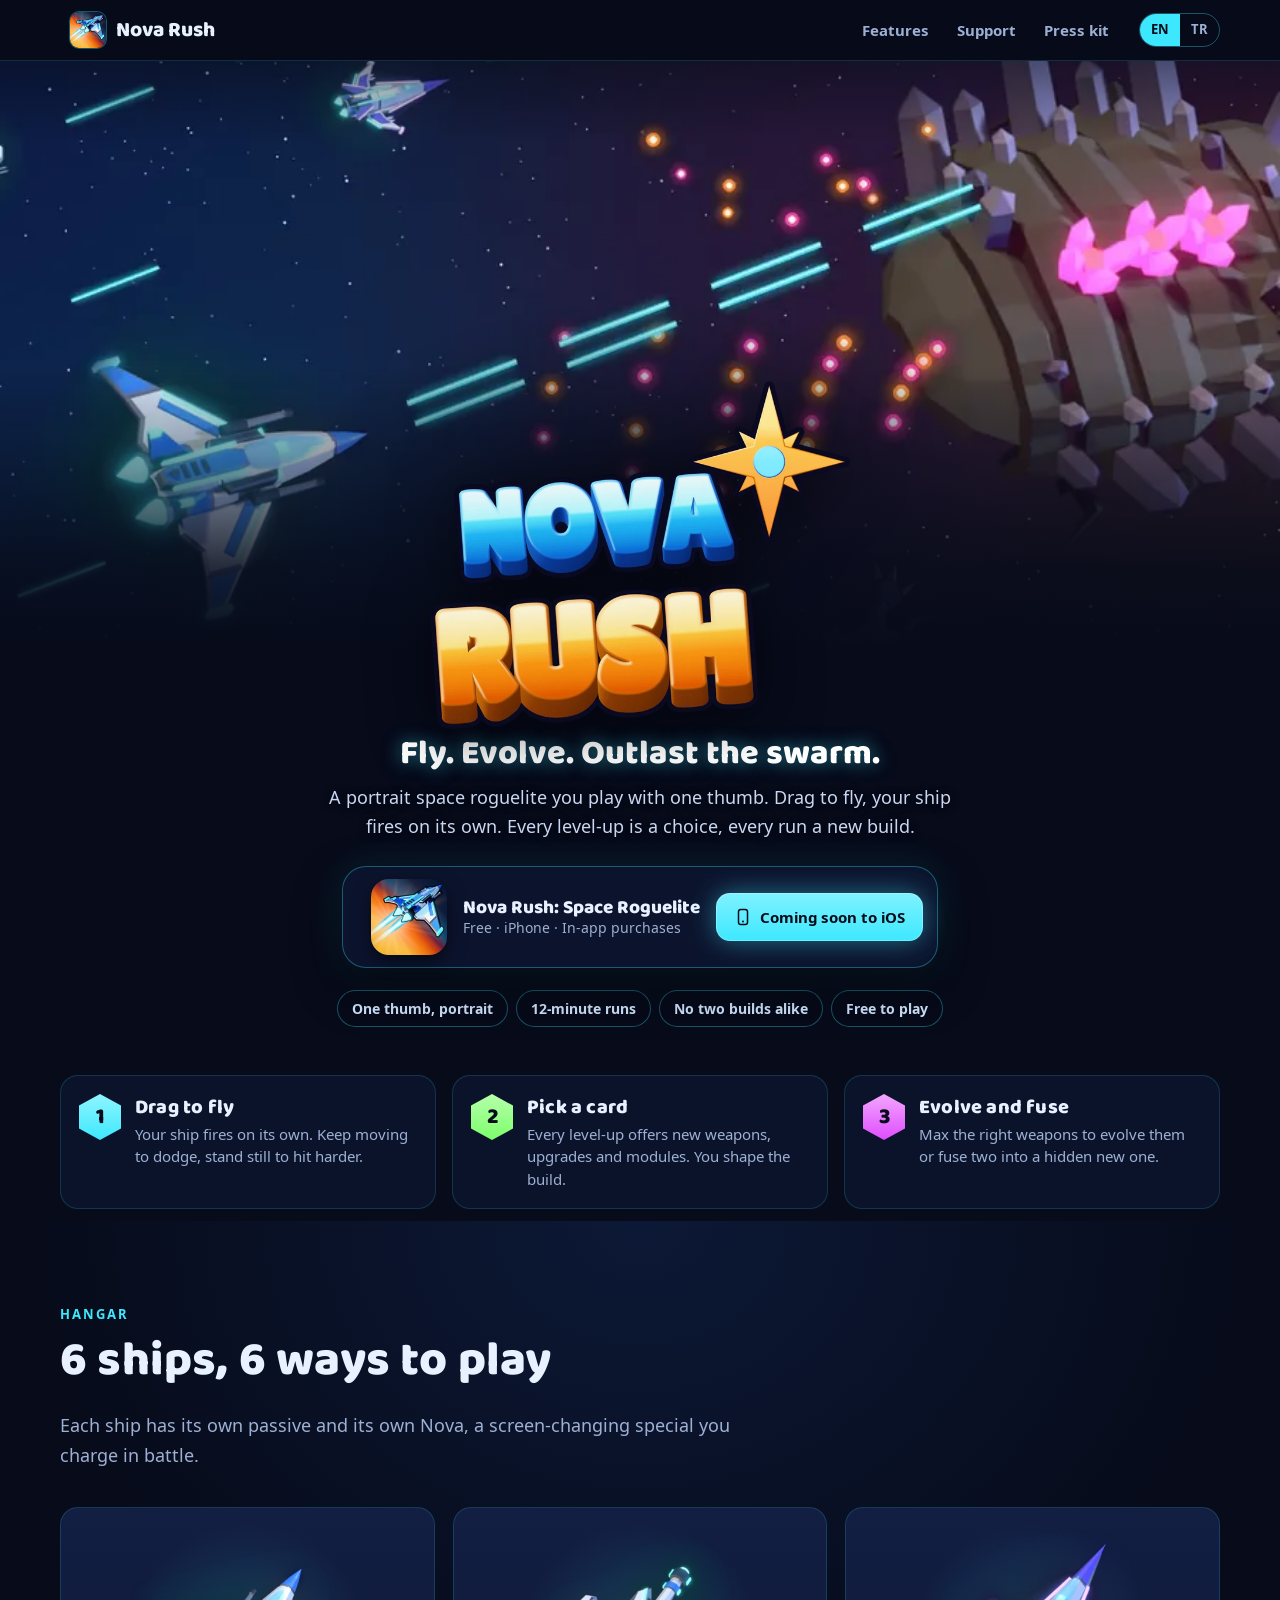
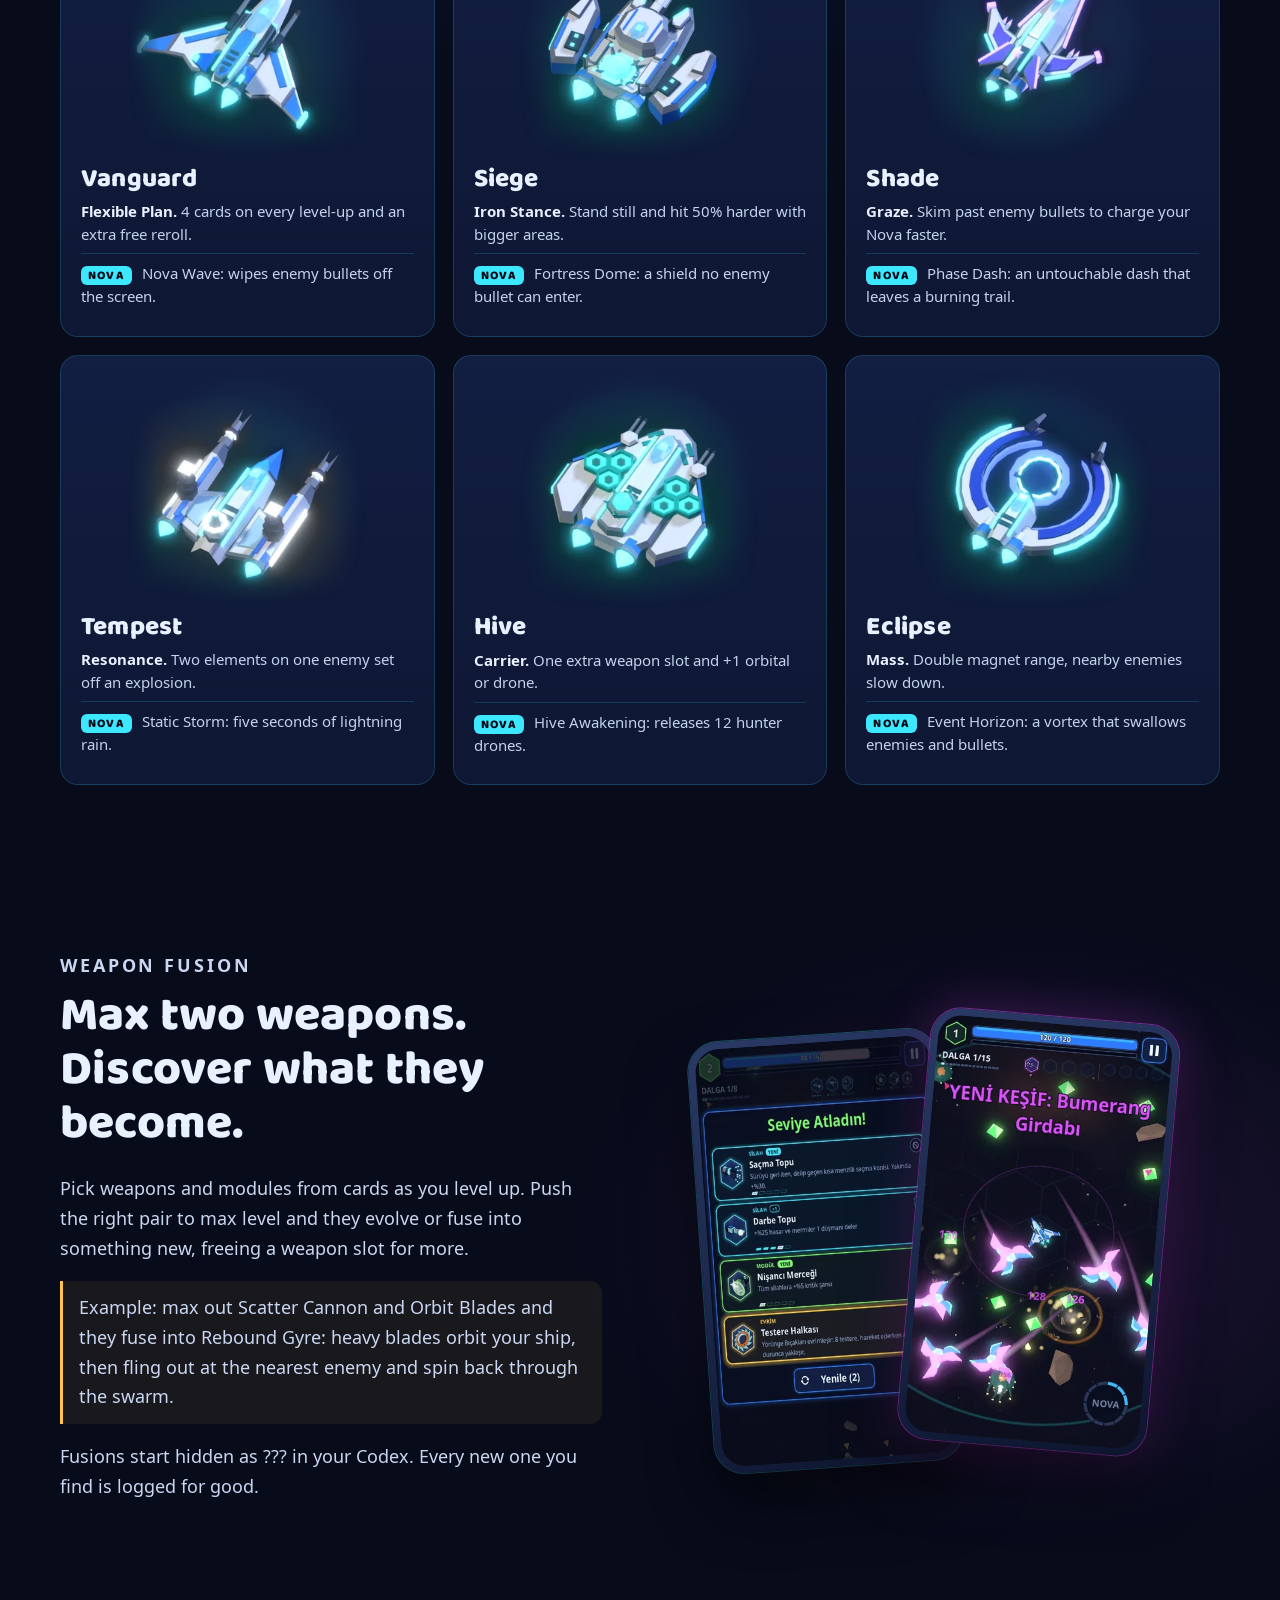
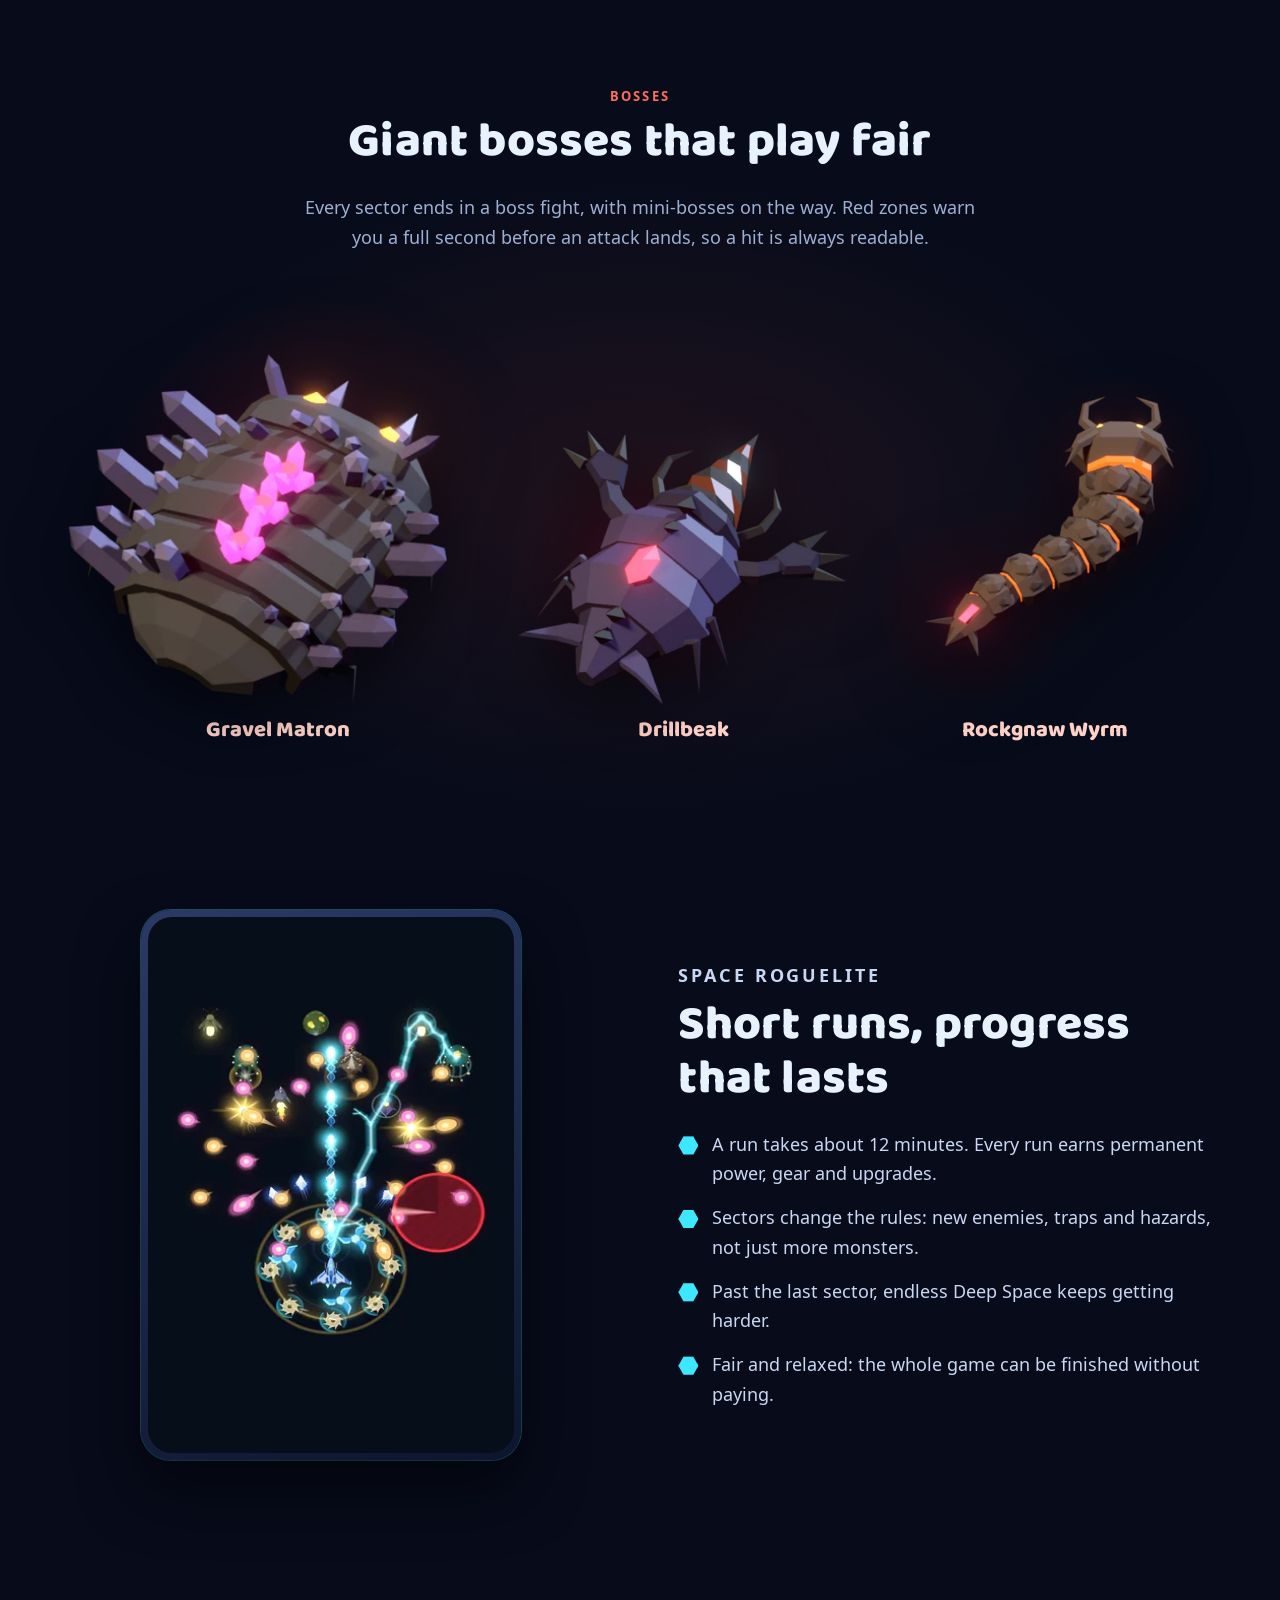
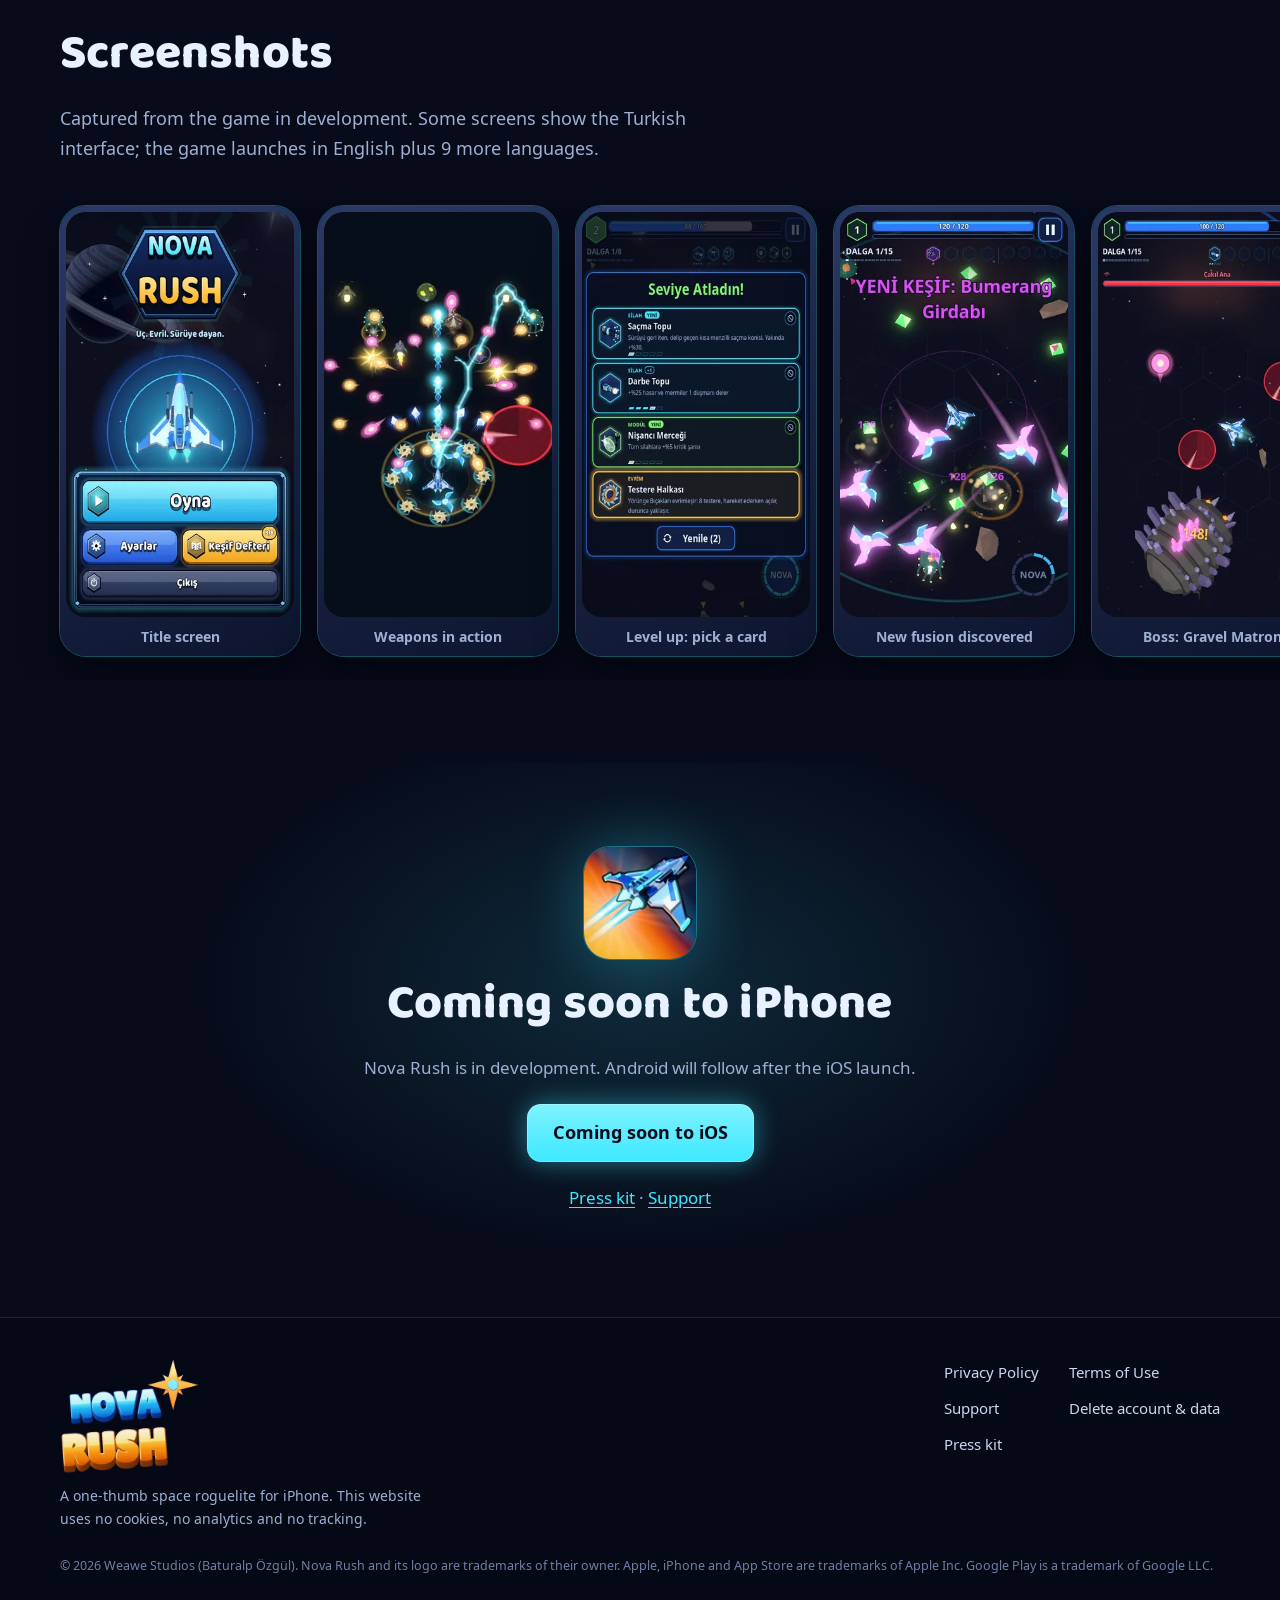
==== index.html @ ee16c6bd "Weawe Studios site: Nova Rush landing, privacy, terms, support, account deletion, press, app-ads.txt" ====
<!doctype html>
<html lang="en">
<head>
<meta charset="utf-8">
<meta name="viewport" content="width=device-width, initial-scale=1, viewport-fit=cover">
<title>Nova Rush · Space Roguelite for iPhone</title>
<meta name="description" content="Fly, evolve your weapons and outlast the swarm. A portrait, one-thumb space roguelite shooter coming soon to iPhone.">
<meta name="theme-color" content="#070B1A">
<meta name="color-scheme" content="dark">
<link rel="canonical" href="https://weawestudios.github.io/">
<link rel="alternate" hreflang="en" href="https://weawestudios.github.io/">
<link rel="alternate" hreflang="tr" href="https://weawestudios.github.io/tr/">
<link rel="alternate" hreflang="x-default" href="https://weawestudios.github.io/">
<meta property="og:type" content="website">
<meta property="og:site_name" content="Nova Rush">
<meta property="og:title" content="Nova Rush · Space Roguelite for iPhone">
<meta property="og:description" content="Fly, evolve your weapons and outlast the swarm. A portrait, one-thumb space roguelite shooter coming soon to iPhone.">
<meta property="og:url" content="https://weawestudios.github.io/">
<meta property="og:image" content="https://weawestudios.github.io/assets/img/og_image.png">
<meta property="og:locale" content="en_US">
<meta name="twitter:card" content="summary_large_image">
<link rel="icon" href="favicon.ico" sizes="48x48">
<link rel="icon" href="favicon.png" type="image/png">
<link rel="apple-touch-icon" href="apple-touch-icon.png">
<link rel="preload" href="assets/fonts/baloo2.woff" as="font" type="font/woff" crossorigin>
<link rel="stylesheet" href="assets/css/site.css">
</head>
<body class="p-index">
<a class="skip" href="#main">Skip to content</a>
<header class="top">
  <div class="wrap top-in">
    <a class="brand" href="./" aria-label="Nova Rush">
      <picture><source type="image/webp" srcset="assets/img/icon_128.webp"><img src="assets/img/icon_128.png" alt="" width="36" height="36" class="brand-icon"></picture>
      <span>Nova Rush</span>
    </a>
    <nav class="nav" aria-label="Main"><a href="./#features">Features</a><a href="support.html">Support</a><a href="press.html">Press kit</a></nav>
    <div class="langs" role="group" aria-label="Language"><span class="lang current" aria-current="true">EN</span><a class="lang" href="tr/" hreflang="tr" lang="tr" aria-label="Türkçe">TR</a></div>
  </div>
</header>
<main id="main">
<section class="hero" aria-labelledby="hero-title">
  <div class="hero-art">
    <picture>
      <source media="(max-width: 700px)" type="image/webp" srcset="assets/img/keyart_mobile.webp">
      <source media="(max-width: 700px)" srcset="assets/img/keyart_mobile.png">
      <source type="image/webp" srcset="assets/img/keyart_1200.webp 1200w, assets/img/keyart_2400.webp 2400w" sizes="100vw">
      <img src="assets/img/keyart_1200.png" alt="Nova Rush key art: the Vanguard and five other ships fly at the giant Gravel Matron through a spray of enemy bullets." width="1200" height="550" fetchpriority="high">
    </picture>
  </div>
  <div class="wrap hero-in">
    <h1 id="hero-title" class="hero-logo"><picture><source type="image/webp" srcset="assets/img/logo_360.webp 360w, assets/img/logo_720.webp 720w" sizes="(max-width: 700px) 70vw, 420px"><img src="assets/img/logo_360.png" srcset="assets/img/logo_360.png 360w, assets/img/logo_720.png 720w" sizes="(max-width: 700px) 70vw, 420px" alt="Nova Rush" width="720" height="597" fetchpriority="high"></picture></h1>
    <p class="tagline">Fly. Evolve. Outlast the swarm.</p>
    <p class="hero-sub">A portrait space roguelite you play with one thumb. Drag to fly, your ship fires on its own. Every level-up is a choice, every run a new build.</p>
    <div class="store-card">
      <picture><source type="image/webp" srcset="assets/img/icon_128.webp 128w, assets/img/icon_256.webp 256w" sizes="96px"><img src="assets/img/icon_128.png" srcset="assets/img/icon_128.png 128w, assets/img/icon_256.png 256w" sizes="96px" alt="Nova Rush app icon" width="96" height="96" fetchpriority="high" class="app-icon"></picture>
      <div class="store-meta">
        <strong>Nova Rush: Space Roguelite</strong>
        <span>Free · iPhone · In-app purchases</span>
      </div>
      <span class="soon" role="status">
        <svg aria-hidden="true" viewBox="0 0 24 24" width="18" height="18"><rect x="6" y="2" width="12" height="20" rx="3" fill="none" stroke="currentColor" stroke-width="2"/><circle cx="12" cy="18" r="1.3" fill="currentColor"/></svg>
        Coming soon to iOS
      </span>
    </div>
    <ul class="pills"><li>One thumb, portrait</li><li>12-minute runs</li><li>No two builds alike</li><li>Free to play</li></ul>
  </div>
</section>

<section class="how" aria-labelledby="how-title">
  <div class="wrap">
    <h2 id="how-title" class="vh">How it plays</h2>
    <ol class="how-steps"><li><span class="hex">1</span><div><h3>Drag to fly</h3><p>Your ship fires on its own. Keep moving to dodge, stand still to hit harder.</p></div></li><li><span class="hex">2</span><div><h3>Pick a card</h3><p>Every level-up offers new weapons, upgrades and modules. You shape the build.</p></div></li><li><span class="hex">3</span><div><h3>Evolve and fuse</h3><p>Max the right weapons to evolve them or fuse two into a hidden new one.</p></div></li></ol>
  </div>
</section>

<section id="features" class="sec ships-sec" aria-labelledby="ships-title">
  <div class="wrap">
    <p class="kicker">Hangar</p>
    <h2 id="ships-title">6 ships, 6 ways to play</h2>
    <p class="sec-lead">Each ship has its own passive and its own Nova, a screen-changing special you charge in battle.</p>
    <ul class="ships"><li class="ship">
  <div class="ship-art"><picture><source type="image/webp" srcset="assets/img/ship_vanguard.webp"><img src="assets/img/ship_vanguard.png" alt="Vanguard" width="320" height="320" loading="lazy" decoding="async"></picture></div>
  <h3>Vanguard</h3>
  <p class="ship-trait"><b>Flexible Plan.</b> 4 cards on every level-up and an extra free reroll.</p>
  <p class="ship-nova"><span>NOVA</span> Nova Wave: wipes enemy bullets off the screen.</p>
</li><li class="ship">
  <div class="ship-art"><picture><source type="image/webp" srcset="assets/img/ship_siege.webp"><img src="assets/img/ship_siege.png" alt="Siege" width="320" height="320" loading="lazy" decoding="async"></picture></div>
  <h3>Siege</h3>
  <p class="ship-trait"><b>Iron Stance.</b> Stand still and hit 50% harder with bigger areas.</p>
  <p class="ship-nova"><span>NOVA</span> Fortress Dome: a shield no enemy bullet can enter.</p>
</li><li class="ship">
  <div class="ship-art"><picture><source type="image/webp" srcset="assets/img/ship_shade.webp"><img src="assets/img/ship_shade.png" alt="Shade" width="320" height="320" loading="lazy" decoding="async"></picture></div>
  <h3>Shade</h3>
  <p class="ship-trait"><b>Graze.</b> Skim past enemy bullets to charge your Nova faster.</p>
  <p class="ship-nova"><span>NOVA</span> Phase Dash: an untouchable dash that leaves a burning trail.</p>
</li><li class="ship">
  <div class="ship-art"><picture><source type="image/webp" srcset="assets/img/ship_tempest.webp"><img src="assets/img/ship_tempest.png" alt="Tempest" width="320" height="320" loading="lazy" decoding="async"></picture></div>
  <h3>Tempest</h3>
  <p class="ship-trait"><b>Resonance.</b> Two elements on one enemy set off an explosion.</p>
  <p class="ship-nova"><span>NOVA</span> Static Storm: five seconds of lightning rain.</p>
</li><li class="ship">
  <div class="ship-art"><picture><source type="image/webp" srcset="assets/img/ship_hive.webp"><img src="assets/img/ship_hive.png" alt="Hive" width="320" height="320" loading="lazy" decoding="async"></picture></div>
  <h3>Hive</h3>
  <p class="ship-trait"><b>Carrier.</b> One extra weapon slot and +1 orbital or drone.</p>
  <p class="ship-nova"><span>NOVA</span> Hive Awakening: releases 12 hunter drones.</p>
</li><li class="ship">
  <div class="ship-art"><picture><source type="image/webp" srcset="assets/img/ship_eclipse.webp"><img src="assets/img/ship_eclipse.png" alt="Eclipse" width="320" height="320" loading="lazy" decoding="async"></picture></div>
  <h3>Eclipse</h3>
  <p class="ship-trait"><b>Mass.</b> Double magnet range, nearby enemies slow down.</p>
  <p class="ship-nova"><span>NOVA</span> Event Horizon: a vortex that swallows enemies and bullets.</p>
</li></ul>
  </div>
</section>

<section class="sec split fusion" aria-labelledby="fusion-title">
  <div class="wrap split-in">
    <div class="split-text">
      <p class="kicker k-fusion">Weapon fusion</p>
      <h2 id="fusion-title">Max two weapons. Discover what they become.</h2>
      <p>Pick weapons and modules from cards as you level up. Push the right pair to max level and they evolve or fuse into something new, freeing a weapon slot for more.</p>
      <p class="example">Example: max out Scatter Cannon and Orbit Blades and they fuse into Rebound Gyre: heavy blades orbit your ship, then fling out at the nearest enemy and spin back through the swarm.</p>
      <p>Fusions start hidden as ??? in your Codex. Every new one you find is logged for good.</p>
    </div>
    <div class="split-media duo">
      <div class="phone"><picture><source type="image/webp" srcset="assets/img/shot_levelup_360.webp"><img src="assets/img/shot_levelup_360.png" alt="Level-up screen offering a new weapon, a weapon upgrade, a module and a gold evolution card." width="360" height="640" loading="lazy" decoding="async"></picture></div>
      <div class="phone tilt"><picture><source type="image/webp" srcset="assets/img/shot_fusion_360.webp"><img src="assets/img/shot_fusion_360.png" alt="A new fusion discovered mid-run: magenta boomerang blades spinning through enemies." width="360" height="640" loading="lazy" decoding="async"></picture></div>
    </div>
  </div>
</section>

<section class="sec bosses-sec" aria-labelledby="boss-title">
  <div class="wrap">
    <p class="kicker k-boss">Bosses</p>
    <h2 id="boss-title">Giant bosses that play fair</h2>
    <p class="sec-lead">Every sector ends in a boss fight, with mini-bosses on the way. Red zones warn you a full second before an attack lands, so a hit is always readable.</p>
    <div class="bosses"><figure class="boss"><picture><source type="image/webp" srcset="assets/img/boss_gravel_matron.webp"><img src="assets/img/boss_gravel_matron.png" alt="Gravel Matron" width="480" height="480" loading="lazy" decoding="async"></picture><figcaption>Gravel Matron</figcaption></figure><figure class="boss"><picture><source type="image/webp" srcset="assets/img/boss_drillbeak.webp"><img src="assets/img/boss_drillbeak.png" alt="Drillbeak" width="480" height="480" loading="lazy" decoding="async"></picture><figcaption>Drillbeak</figcaption></figure><figure class="boss"><picture><source type="image/webp" srcset="assets/img/boss_rockgnaw_wyrm.webp"><img src="assets/img/boss_rockgnaw_wyrm.png" alt="Rockgnaw Wyrm" width="480" height="480" loading="lazy" decoding="async"></picture><figcaption>Rockgnaw Wyrm</figcaption></figure></div>
  </div>
</section>

<section class="sec split reverse endless" aria-labelledby="endless-title">
  <div class="wrap split-in">
    <div class="split-text">
      <p class="kicker">Space roguelite</p>
      <h2 id="endless-title">Short runs, progress that lasts</h2>
      <ul class="ticks"><li>A run takes about 12 minutes. Every run earns permanent power, gear and upgrades.</li><li>Sectors change the rules: new enemies, traps and hazards, not just more monsters.</li><li>Past the last sector, endless Deep Space keeps getting harder.</li><li>Fair and relaxed: the whole game can be finished without paying.</li></ul>
    </div>
    <div class="split-media">
      <div class="phone wide"><picture><source type="image/webp" srcset="assets/img/shot_combat_360.webp"><img src="assets/img/shot_combat_360.png" alt="Busy combat: cyan player weapons, orbiting saw blades and orange and pink enemy bullets." width="360" height="528" loading="lazy" decoding="async"></picture></div>
    </div>
  </div>
</section>

<section id="gallery" class="sec gallery-sec" aria-labelledby="gallery-title">
  <div class="wrap">
    <h2 id="gallery-title">Screenshots</h2>
    <p class="sec-lead">Captured from the game in development. Some screens show the Turkish interface; the game launches in English plus 9 more languages.</p>
  </div>
  <ul class="gallery" tabindex="0" aria-label="Screenshots"><li><button class="shot" type="button" data-full="assets/img/shot_menu_720" data-alt="Nova Rush title screen with the Vanguard ship.">
  <picture><source type="image/webp" srcset="assets/img/shot_menu_360.webp"><img src="assets/img/shot_menu_360.png" alt="Nova Rush title screen with the Vanguard ship." width="360" height="640" loading="lazy" decoding="async" class="shot-img"></picture>
  <span class="shot-cap">Title screen</span></button></li><li><button class="shot" type="button" data-full="assets/img/shot_combat_720" data-alt="Player weapons and enemy bullets in a busy fight.">
  <picture><source type="image/webp" srcset="assets/img/shot_combat_360.webp"><img src="assets/img/shot_combat_360.png" alt="Player weapons and enemy bullets in a busy fight." width="360" height="528" loading="lazy" decoding="async" class="shot-img"></picture>
  <span class="shot-cap">Weapons in action</span></button></li><li><button class="shot" type="button" data-full="assets/img/shot_levelup_720" data-alt="Level-up card choice screen.">
  <picture><source type="image/webp" srcset="assets/img/shot_levelup_360.webp"><img src="assets/img/shot_levelup_360.png" alt="Level-up card choice screen." width="360" height="640" loading="lazy" decoding="async" class="shot-img"></picture>
  <span class="shot-cap">Level up: pick a card</span></button></li><li><button class="shot" type="button" data-full="assets/img/shot_fusion_720" data-alt="A newly discovered fusion weapon in action.">
  <picture><source type="image/webp" srcset="assets/img/shot_fusion_360.webp"><img src="assets/img/shot_fusion_360.png" alt="A newly discovered fusion weapon in action." width="360" height="640" loading="lazy" decoding="async" class="shot-img"></picture>
  <span class="shot-cap">New fusion discovered</span></button></li><li><button class="shot" type="button" data-full="assets/img/shot_boss_720" data-alt="Fighting the Gravel Matron boss with red warning zones.">
  <picture><source type="image/webp" srcset="assets/img/shot_boss_360.webp"><img src="assets/img/shot_boss_360.png" alt="Fighting the Gravel Matron boss with red warning zones." width="360" height="640" loading="lazy" decoding="async" class="shot-img"></picture>
  <span class="shot-cap">Boss: Gravel Matron</span></button></li><li><button class="shot" type="button" data-full="assets/img/shot_hud_720" data-alt="The ship surrounded by orbiting cyan blades, collecting green XP crystals.">
  <picture><source type="image/webp" srcset="assets/img/shot_hud_360.webp"><img src="assets/img/shot_hud_360.png" alt="The ship surrounded by orbiting cyan blades, collecting green XP crystals." width="360" height="640" loading="lazy" decoding="async" class="shot-img"></picture>
  <span class="shot-cap">Orbit blades</span></button></li></ul>
</section>

<section class="sec cta" aria-labelledby="cta-title">
  <div class="wrap cta-in">
    <picture><source type="image/webp" srcset="assets/img/icon_128.webp 128w, assets/img/icon_256.webp 256w" sizes="128px"><img src="assets/img/icon_128.png" srcset="assets/img/icon_128.png 128w, assets/img/icon_256.png 256w" sizes="128px" alt="Nova Rush app icon" width="128" height="128" loading="lazy" decoding="async" class="cta-icon"></picture>
    <h2 id="cta-title">Coming soon to iPhone</h2>
    <p>Nova Rush is in development. Android will follow after the iOS launch.</p>
    <span class="soon big" role="status">Coming soon to iOS</span>
    <p class="cta-links"><a href="press.html">Press kit</a> · <a href="support.html">Support</a></p>
  </div>
</section>
</main>
<dialog class="lightbox" aria-label="Screenshots">
  <button class="lb-close" type="button" aria-label="Close">×</button>
  <picture><source type="image/webp" srcset=""><img src="" alt="" width="720" height="1280"></picture>
</dialog>
<footer class="foot">
  <div class="wrap foot-in">
    <div class="foot-brand">
      <picture><source type="image/webp" srcset="assets/img/logo_360.webp"><img src="assets/img/logo_360.png" alt="Nova Rush" width="360" height="298" loading="lazy" decoding="async"></picture>
      <p>A one-thumb space roguelite for iPhone. This website uses no cookies, no analytics and no tracking.</p>
    </div>
    <ul class="foot-links"><li><a href="privacy.html">Privacy Policy</a></li><li><a href="terms.html">Terms of Use</a></li><li><a href="support.html">Support</a></li><li><a href="delete-account.html">Delete account & data</a></li><li><a href="press.html">Press kit</a></li></ul>
  </div>
  <div class="wrap foot-legal"><p>© 2026 Weawe Studios (Baturalp Özgül). Nova Rush and its logo are trademarks of their owner. Apple, iPhone and App Store are trademarks of Apple Inc. Google Play is a trademark of Google LLC.</p></div>
</footer>
<script src="assets/js/site.js" defer></script>
</body>
</html>
---- assets/css/site.css ----
/* Nova Rush website. Palette follows docs/GORSEL_REHBER.md: cool = player/brand, warm = danger/boss. */
@font-face { font-family: "Baloo 2"; src: url("../fonts/baloo2.woff") format("woff"); font-weight: 800; font-display: swap; }
@font-face { font-family: "Noto Sans"; src: url("../fonts/notosans-regular.woff") format("woff"); font-weight: 400; font-display: swap; }
@font-face { font-family: "Noto Sans"; src: url("../fonts/notosans-bold.woff") format("woff"); font-weight: 700; font-display: swap; }

:root {
  --bg: #070B1A; --bg2: #0B1228; --panel: #0E1733; --panel2: #121E42;
  --line: rgba(61, 232, 255, .16); --line2: rgba(61, 232, 255, .34);
  --cyan: #3DE8FF; --blue: #2F7BFF; --text: #E8F1FF; --muted: #9DB0D3;
  --gold: #FFC24A; --fusion: #E04DFF; --danger: #FF3344; --xp: #7CFF6B;
  --r: 18px; --wrap: 1160px;
  --display: "Baloo 2", "Arial Rounded MT Bold", system-ui, sans-serif;
  --body: "Noto Sans", system-ui, -apple-system, "Segoe UI", Roboto, sans-serif;
}
*, *::before, *::after { box-sizing: border-box; }
html { -webkit-text-size-adjust: 100%; scroll-behavior: smooth; }
body { margin: 0; background: var(--bg); color: var(--text); font: 400 17px/1.65 var(--body); overflow-x: hidden; }
img { max-width: 100%; height: auto; display: block; }
picture { display: contents; }
a { color: var(--cyan); text-underline-offset: 3px; }
a:hover { color: #9FF4FF; }
:focus-visible { outline: 3px solid var(--cyan); outline-offset: 3px; border-radius: 6px; }
h1, h2, h3 { font-family: var(--display); font-weight: 800; line-height: 1.12; letter-spacing: .2px; margin: 0 0 .5em; }
h2 { font-size: clamp(30px, 4.6vw, 48px); }
h3 { font-size: 22px; }
.wrap { width: min(var(--wrap), 100% - 40px); margin-inline: auto; }
.narrow { width: min(820px, 100% - 40px); }
.skip { position: absolute; left: -999px; top: 8px; background: var(--cyan); color: var(--bg); padding: 8px 14px; border-radius: 8px; z-index: 50; font-weight: 700; }
.skip:focus { left: 8px; }

/* Header */
.top { position: sticky; top: 0; z-index: 30; background: rgba(7, 11, 26, .78); backdrop-filter: blur(12px); -webkit-backdrop-filter: blur(12px); border-bottom: 1px solid var(--line); }
.top-in { display: flex; align-items: center; gap: 18px; min-height: 60px; }
.brand { display: flex; align-items: center; gap: 10px; color: var(--text); text-decoration: none; font: 800 21px/1 var(--display); }
.brand-icon { width: 36px; height: 36px; border-radius: 9px; box-shadow: 0 0 0 1px var(--line2); }
.nav { display: flex; gap: 4px; margin-left: auto; }
.nav a { color: var(--muted); text-decoration: none; font-weight: 700; font-size: 15px; padding: 8px 12px; border-radius: 10px; }
.nav a:hover, .nav a[aria-current] { color: var(--text); background: rgba(61, 232, 255, .08); }
.langs { display: flex; border: 1px solid var(--line2); border-radius: 999px; overflow: hidden; font-weight: 700; font-size: 13px; }
.lang { padding: 5px 11px; color: var(--muted); text-decoration: none; }
.lang.current { background: var(--cyan); color: var(--bg); }
.lang:hover:not(.current) { color: var(--text); background: rgba(61, 232, 255, .1); }
@media (max-width: 620px) { .nav a:first-child { display: none; } .nav a { padding: 8px 8px; font-size: 14px; } .brand span { display: none; } }

/* Hero */
.hero { position: relative; isolation: isolate; padding: calc(min(100vw, 2400px) * .25) 0 40px; overflow: hidden; }
.hero-art { position: absolute; inset: 0 0 auto 0; z-index: -1; overflow: hidden; }
.hero-art img { width: 100%; height: auto; aspect-ratio: 2400 / 1100; object-fit: cover; animation: drift 26s ease-in-out infinite alternate; }
.hero-art::after { content: ""; position: absolute; inset: 0;
  background: radial-gradient(34% 42% at 50% 74%, rgba(7, 11, 26, .72), transparent 80%),
              linear-gradient(180deg, rgba(7, 11, 26, .5) 0, transparent 14%, transparent 52%, rgba(7, 11, 26, .85) 86%, var(--bg) 100%); }
@media (min-width: 1500px) { .hero { padding-top: calc(min(100vw, 2400px) * .30); } }
@keyframes drift { from { transform: scale(1.02); } to { transform: scale(1.06) translate3d(-.8%, -.6%, 0); } }
.hero-in { text-align: center; display: flex; flex-direction: column; align-items: center; }
.hero-logo { margin: 0 0 6px; width: min(420px, 74vw); filter: drop-shadow(0 10px 30px rgba(0, 0, 0, .55)); animation: bob 5s ease-in-out infinite; }
@keyframes bob { 50% { transform: translateY(-6px); } }
.tagline { font: 800 clamp(24px, 3.4vw, 34px)/1.1 var(--display); margin: 0 0 10px; color: #fff; text-shadow: 0 0 18px rgba(61, 232, 255, .55); }
.hero-sub { max-width: 640px; margin: 0 0 24px; color: #C9D7F2; font-size: 18px; text-shadow: 0 1px 8px rgba(0, 0, 0, .8); }
.store-card { display: flex; align-items: center; gap: 16px; padding: 12px 14px 12px 12px; border-radius: 24px; background: rgba(14, 23, 51, .82); border: 1px solid var(--line2); box-shadow: 0 18px 50px rgba(0, 0, 0, .45), 0 0 40px rgba(61, 232, 255, .12); text-align: left; backdrop-filter: blur(8px); }
.app-icon { width: 76px; height: 76px; border-radius: 18px; box-shadow: 0 6px 18px rgba(0, 0, 0, .5); }
.store-meta { display: flex; flex-direction: column; line-height: 1.3; }
.store-meta strong { font: 800 19px/1.2 var(--display); }
.store-meta span { color: var(--muted); font-size: 14px; }
.soon { display: inline-flex; align-items: center; gap: 8px; padding: 12px 18px; border-radius: 14px; font-weight: 700; font-size: 15px; white-space: nowrap;
  color: var(--bg); background: linear-gradient(180deg, #7FF2FF, var(--cyan)); box-shadow: 0 0 0 1px rgba(255, 255, 255, .25) inset, 0 0 26px rgba(61, 232, 255, .45); animation: pulse 2.8s ease-in-out infinite; }
@keyframes pulse { 50% { box-shadow: 0 0 0 1px rgba(255, 255, 255, .25) inset, 0 0 40px rgba(61, 232, 255, .7); } }
.soon.big { font-size: 18px; padding: 14px 26px; }
.pills { list-style: none; display: flex; flex-wrap: wrap; justify-content: center; gap: 8px; padding: 0; margin: 22px 0 0; }
.pills li { padding: 6px 14px; border-radius: 999px; border: 1px solid var(--line2); background: rgba(7, 11, 26, .6); color: #CFE6FF; font-size: 14px; font-weight: 700; }
@media (max-width: 700px) {
  .hero { padding: 0 0 32px; }
  .hero-art { position: relative; inset: auto; aspect-ratio: 3 / 2; }
  .hero-art img { animation: none; aspect-ratio: 3 / 2; height: 100%; }
  .hero-art::after { background: linear-gradient(180deg, transparent 50%, var(--bg) 100%); }
  .hero-in { margin-top: -18vw; }
  .store-card { flex-wrap: wrap; justify-content: center; text-align: center; padding: 14px; }
  .store-card .store-meta { align-items: center; }
  .app-icon { width: 64px; height: 64px; }
  .hero-sub { font-size: 16px; }
}

/* Sections */
.sec { padding: clamp(48px, 6.5vw, 92px) 0; position: relative; }
.vh { position: absolute; width: 1px; height: 1px; overflow: hidden; clip: rect(0 0 0 0); white-space: nowrap; }
.how { padding: 8px 0 12px; }
.how-steps { list-style: none; margin: 0; padding: 0; display: grid; grid-template-columns: repeat(3, 1fr); gap: 16px; }
.how-steps li { display: flex; gap: 14px; align-items: flex-start; padding: 18px; border-radius: var(--r); background: rgba(14, 23, 51, .7); border: 1px solid var(--line); }
.how-steps h3 { font-size: 20px; margin: 2px 0 4px; }
.how-steps p { margin: 0; color: var(--muted); font-size: 15px; line-height: 1.5; }
.hex { flex: none; width: 42px; height: 46px; display: grid; place-items: center; font: 800 22px/1 var(--display); color: var(--bg);
  background: linear-gradient(180deg, #8FF5FF, var(--cyan)); clip-path: polygon(50% 0, 100% 25%, 100% 75%, 50% 100%, 0 75%, 0 25%); }
.how-steps li:nth-child(2) .hex { background: linear-gradient(180deg, #B6FFAA, var(--xp)); }
.how-steps li:nth-child(3) .hex { background: linear-gradient(180deg, #F2A6FF, var(--fusion)); }
@media (max-width: 820px) { .how-steps { grid-template-columns: 1fr; gap: 10px; } .how-steps li { padding: 14px; } }
.kicker { text-transform: uppercase; letter-spacing: .16em; font-weight: 700; font-size: 13px; color: var(--cyan); margin: 0 0 8px; }
.k-fusion { color: var(--fusion); } .k-boss { color: #FF6B5E; }
.sec-lead { color: var(--muted); max-width: 680px; font-size: 18px; margin: 0 0 36px; }
.example { border-left: 3px solid var(--gold); background: rgba(255, 194, 74, .07); padding: 12px 16px; border-radius: 0 12px 12px 0; color: #F2E6C9; }

.ships-sec { background: radial-gradient(70% 60% at 50% 0, rgba(47, 123, 255, .12), transparent 70%); }
.ships { list-style: none; padding: 0; margin: 0; display: grid; grid-template-columns: repeat(3, 1fr); gap: 18px; }
.ship { position: relative; padding: 18px 20px 20px; border-radius: var(--r); background: linear-gradient(180deg, var(--panel2), var(--panel)); border: 1px solid var(--line); transition: transform .25s ease-out, border-color .25s ease-out, box-shadow .25s ease-out; }
.ship:hover { transform: translateY(-4px); border-color: var(--line2); box-shadow: 0 16px 40px rgba(0, 0, 0, .35), 0 0 30px rgba(61, 232, 255, .12); }
.ship-art { aspect-ratio: 1; display: grid; place-items: center; margin: -4px auto 4px; width: 72%;
  background: radial-gradient(closest-side, rgba(61, 232, 255, .16), transparent); }
.ship-art img { width: 100%; animation: hover 4s ease-in-out infinite; }
.ship:nth-child(2n) .ship-art img { animation-delay: -1.3s; } .ship:nth-child(3n) .ship-art img { animation-delay: -2.6s; }
@keyframes hover { 50% { transform: translateY(-7px); } }
.ship h3 { margin: 0 0 6px; font-size: 26px; }
.ship p { margin: 0 0 8px; font-size: 15px; color: #C3D2EE; line-height: 1.5; }
.ship-trait b { color: var(--text); }
.ship-nova { padding-top: 8px; border-top: 1px solid var(--line); }
.ship-nova span { display: inline-block; font: 800 12px/1 var(--display); letter-spacing: .1em; padding: 4px 7px 3px; border-radius: 6px; margin-right: 6px; color: var(--bg); background: var(--cyan); }
@media (max-width: 900px) { .ships { grid-template-columns: repeat(2, 1fr); } }
@media (max-width: 520px) { .ships { grid-template-columns: 1fr 1fr; gap: 10px; } .ship { padding: 12px; } .ship h3 { font-size: 21px; } .ship p { font-size: 13.5px; } }

.split-in { display: grid; grid-template-columns: 1fr 1fr; gap: clamp(28px, 6vw, 80px); align-items: center; }
.split.reverse .split-text { order: 2; }
.split-text p { color: #C9D7F2; font-size: 18px; }
.fusion { background: radial-gradient(50% 60% at 80% 50%, rgba(224, 77, 255, .12), transparent 70%); }
.split-media { position: relative; display: flex; justify-content: center; }
.duo { gap: 0; }
.phone { width: min(300px, 46%); border-radius: 30px; padding: 7px; background: linear-gradient(160deg, #2A3A66, #0D152E); box-shadow: 0 30px 60px rgba(0, 0, 0, .5), 0 0 0 1px var(--line2); }
.phone img { border-radius: 24px; width: 100%; }
.duo .phone:first-child { transform: rotate(-4deg) translateY(16px); z-index: 1; }
.duo .phone.tilt { transform: rotate(5deg) translateX(-14%); box-shadow: 0 30px 60px rgba(0, 0, 0, .5), 0 0 0 1px rgba(224, 77, 255, .5), 0 0 50px rgba(224, 77, 255, .25); z-index: 2; }
.phone.wide { width: min(380px, 90%); }
.ticks { list-style: none; padding: 0; margin: 0; display: grid; gap: 14px; }
.ticks li { position: relative; padding-left: 34px; font-size: 18px; color: #C9D7F2; }
.ticks li::before { content: ""; position: absolute; left: 0; top: .32em; width: 20px; height: 20px; clip-path: polygon(25% 5%, 75% 5%, 100% 50%, 75% 95%, 25% 95%, 0 50%); background: var(--cyan); box-shadow: 0 0 12px var(--cyan); }
@media (max-width: 820px) { .split-in { grid-template-columns: 1fr; } .split.reverse .split-text { order: 0; } .phone { width: min(240px, 46%); } }

.bosses-sec { background: radial-gradient(60% 55% at 50% 60%, rgba(255, 90, 60, .10), transparent 72%); text-align: center; }
.bosses-sec .sec-lead { margin-inline: auto; }
.bosses { display: grid; grid-template-columns: 1.25fr 1fr 1fr; gap: 12px; align-items: end; }
.boss { margin: 0; }
.boss img { width: 100%; filter: drop-shadow(0 20px 30px rgba(0, 0, 0, .6)); animation: breathe 5s ease-in-out infinite; }
.boss:nth-child(2) img { animation-delay: -1.7s; } .boss:nth-child(3) img { animation-delay: -3.4s; }
@keyframes breathe { 50% { transform: scale(1.025) translateY(-4px); } }
.boss figcaption { font: 800 22px/1.2 var(--display); margin-top: 6px; color: #FFD2C8; }
@media (max-width: 620px) { .bosses { grid-template-columns: 1fr 1fr; } .boss:first-child { grid-column: 1 / -1; width: 78%; margin-inline: auto; } .boss figcaption { font-size: 18px; } }

/* Gallery */
.gallery { list-style: none; margin: 0; padding: 6px max(20px, calc((100% - var(--wrap)) / 2)) 24px; display: grid; grid-auto-flow: column; grid-auto-columns: min(240px, 62vw); gap: 18px; overflow-x: auto; scroll-snap-type: x mandatory; scrollbar-color: var(--line2) transparent; }
.gallery li { scroll-snap-align: center; }
.shot { all: unset; cursor: zoom-in; display: block; border-radius: 26px; padding: 6px; background: linear-gradient(160deg, #2A3A66, #0D152E); box-shadow: 0 0 0 1px var(--line2), 0 20px 40px rgba(0, 0, 0, .45); transition: transform .2s ease-out, box-shadow .2s ease-out; }
.shot:hover, .shot:focus-visible { transform: translateY(-5px); box-shadow: 0 0 0 2px var(--cyan), 0 24px 46px rgba(0, 0, 0, .5); }
.shot-img { border-radius: 20px; aspect-ratio: 9 / 16; object-fit: cover; object-position: top; width: 100%; background: var(--bg2); }
.shot-cap { display: block; text-align: center; font-weight: 700; font-size: 14px; color: var(--muted); padding: 8px 4px 2px; }
.lightbox { border: 0; padding: 0; background: transparent; max-width: 96vw; max-height: 94vh; }
.lightbox::backdrop { background: rgba(3, 5, 14, .9); backdrop-filter: blur(4px); }
.lightbox img { max-height: 90vh; width: auto; border-radius: 22px; box-shadow: 0 0 0 1px var(--line2); }
.lb-close { position: absolute; top: 8px; right: 8px; width: 44px; height: 44px; border-radius: 50%; border: 1px solid var(--line2); background: rgba(7, 11, 26, .85); color: #fff; font-size: 28px; line-height: 1; cursor: pointer; }

.cta { text-align: center; background: radial-gradient(50% 70% at 50% 40%, rgba(61, 232, 255, .14), transparent 70%); }
.cta-in { display: flex; flex-direction: column; align-items: center; }
.cta-icon { width: 112px; height: 112px; border-radius: 26px; margin-bottom: 18px; box-shadow: 0 0 0 1px var(--line2), 0 0 60px rgba(61, 232, 255, .3); }
.cta p { color: var(--muted); margin: 0 0 22px; }
.cta .cta-links { margin-top: 22px; }

/* Docs */
.doc { padding: 48px 0 90px; }
.doc h1 { font-size: clamp(36px, 6vw, 56px); margin-top: 8px; }
.doc .lead { font-size: 19px; color: #C9D7F2; }
.doc h2 { font-size: clamp(24px, 3.4vw, 30px); margin-top: 1.8em; padding-top: 8px; scroll-margin-top: 80px; }
.doc h3 { margin-top: 1.4em; color: #CFEFFF; }
.doc p, .doc li { color: #CAD6EE; }
.doc li + li { margin-top: 4px; }
.updated { color: var(--muted); font-size: 14px; }
.draft { margin: 18px 0 28px; padding: 14px 18px; border-radius: 14px; background: rgba(255, 194, 74, .08); border: 1px solid rgba(255, 194, 74, .45); color: #F5E7C4; font-size: 15px; }
.draft strong { color: var(--gold); }
.toc { padding: 16px 20px; border-radius: 14px; background: var(--panel); border: 1px solid var(--line); }
.toc ol { columns: 2; column-gap: 28px; margin: 0; padding-left: 20px; font-size: 15px; }
@media (max-width: 560px) { .toc ol { columns: 1; } }
.table-wrap { overflow-x: auto; margin: 22px 0; border-radius: 14px; border: 1px solid var(--line); }
table.data { border-collapse: collapse; width: 100%; min-width: 640px; font-size: 14.5px; }
table.data caption { text-align: left; padding: 12px 14px; font-weight: 700; background: var(--panel2); }
table.data th, table.data td { text-align: left; vertical-align: top; padding: 10px 14px; border-top: 1px solid var(--line); }
table.data thead th { background: var(--panel); color: var(--cyan); font-size: 13px; text-transform: uppercase; letter-spacing: .06em; }
.contact-card { padding: 20px 22px; border-radius: 18px; background: linear-gradient(180deg, var(--panel2), var(--panel)); border: 1px solid var(--line2); margin: 26px 0; }
.contact-card h2 { margin-top: 0; padding-top: 0; }
details { border: 1px solid var(--line); border-radius: 14px; background: var(--panel); margin: 10px 0; padding: 0 18px; }
details[open] { border-color: var(--line2); }
summary { cursor: pointer; padding: 14px 0; font-weight: 700; font-size: 17px; list-style: none; position: relative; padding-right: 30px; }
summary::-webkit-details-marker { display: none; }
summary::after { content: "+"; position: absolute; right: 0; top: 10px; font-size: 24px; color: var(--cyan); transition: transform .2s ease-out; }
details[open] summary::after { transform: rotate(45deg); }
details > p { margin: 0 0 14px; }
.steps { counter-reset: s; list-style: none; padding: 0; }
.steps li { counter-increment: s; position: relative; padding: 10px 0 10px 50px; }
.steps li::before { content: counter(s); position: absolute; left: 0; top: 6px; width: 34px; height: 34px; display: grid; place-items: center; border-radius: 10px; background: var(--cyan); color: var(--bg); font: 800 18px/1 var(--display); }

/* Press */
.btn { display: inline-block; padding: 12px 20px; border-radius: 12px; background: var(--cyan); color: var(--bg); font-weight: 700; text-decoration: none; }
.btn:hover { color: var(--bg); background: #8FF5FF; }
.press-grid { display: grid; grid-template-columns: 1fr 1.2fr; gap: 40px; margin-top: 20px; }
@media (max-width: 860px) { .press-grid { grid-template-columns: 1fr; } }
.facts { border-collapse: collapse; width: 100%; font-size: 15px; }
.facts th, .facts td { text-align: left; vertical-align: top; padding: 9px 10px; border-top: 1px solid var(--line); }
.facts th { color: var(--muted); font-weight: 700; width: 38%; }
.quote { font: 800 22px/1.3 var(--display); color: #fff; }
.assets { list-style: none; padding: 0; display: grid; grid-template-columns: repeat(auto-fill, minmax(170px, 1fr)); gap: 16px; }
.asset { background: var(--panel); border: 1px solid var(--line); border-radius: 14px; padding: 10px; display: flex; flex-direction: column; gap: 8px; }
.asset img { border-radius: 8px; max-height: 220px; width: 100%; object-fit: contain; background: var(--bg); }
.dl { font-weight: 700; font-size: 14px; text-decoration: none; }
.dl small { color: var(--muted); font-weight: 400; display: block; }

/* Footer */
.foot { border-top: 1px solid var(--line); background: #050815; padding: 40px 0 28px; }
.foot-in { display: flex; justify-content: space-between; gap: 30px; flex-wrap: wrap; }
.foot-brand { max-width: 380px; }
.foot-brand img { width: 140px; margin-bottom: 10px; }
.foot-brand p { color: var(--muted); font-size: 14px; margin: 0; }
.foot-links { list-style: none; padding: 0; margin: 0; display: grid; grid-template-columns: repeat(2, auto); gap: 8px 30px; align-content: start; }
.foot-links a { color: #C9D7F2; text-decoration: none; font-size: 15px; }
.foot-links a:hover { color: var(--cyan); }
.foot-legal p { color: #6F80A6; font-size: 12.5px; margin: 26px 0 0; }

@media (prefers-reduced-motion: reduce) {
  *, *::before, *::after { animation: none !important; transition: none !important; scroll-behavior: auto !important; }
}
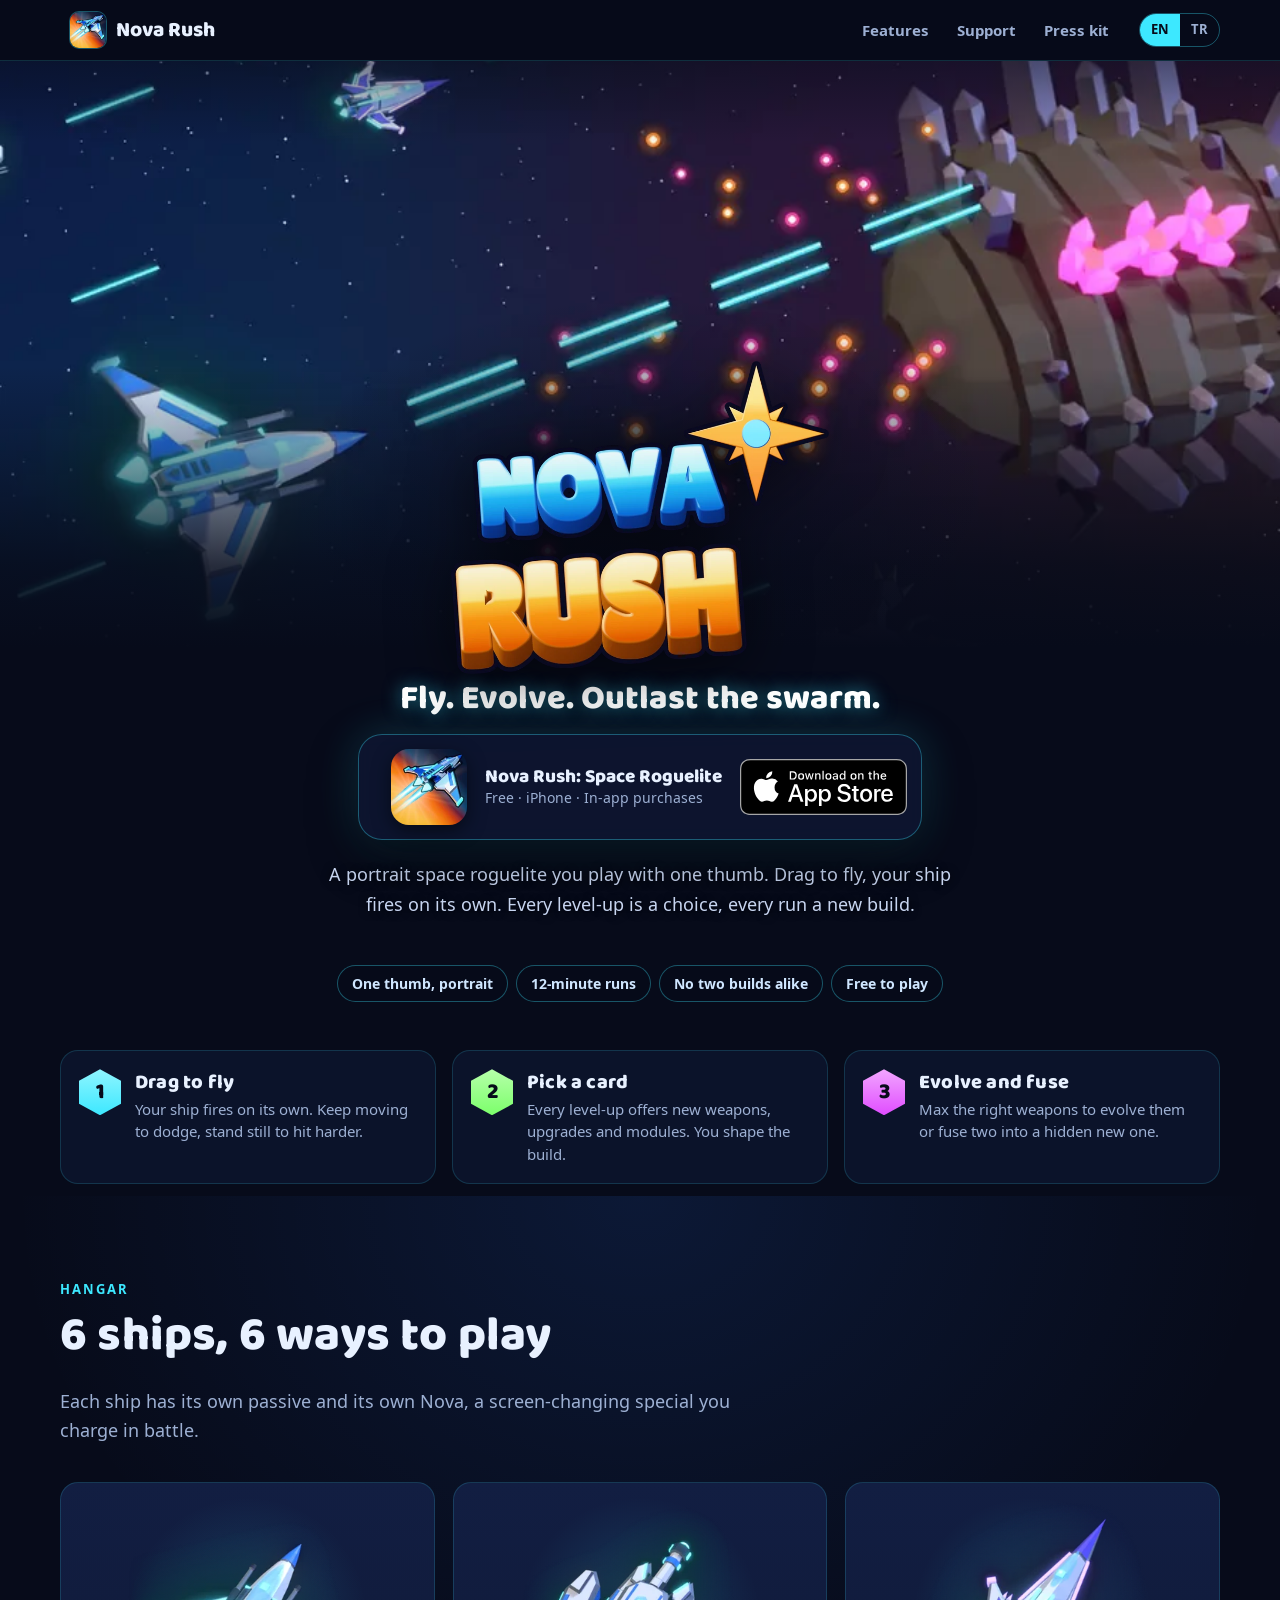
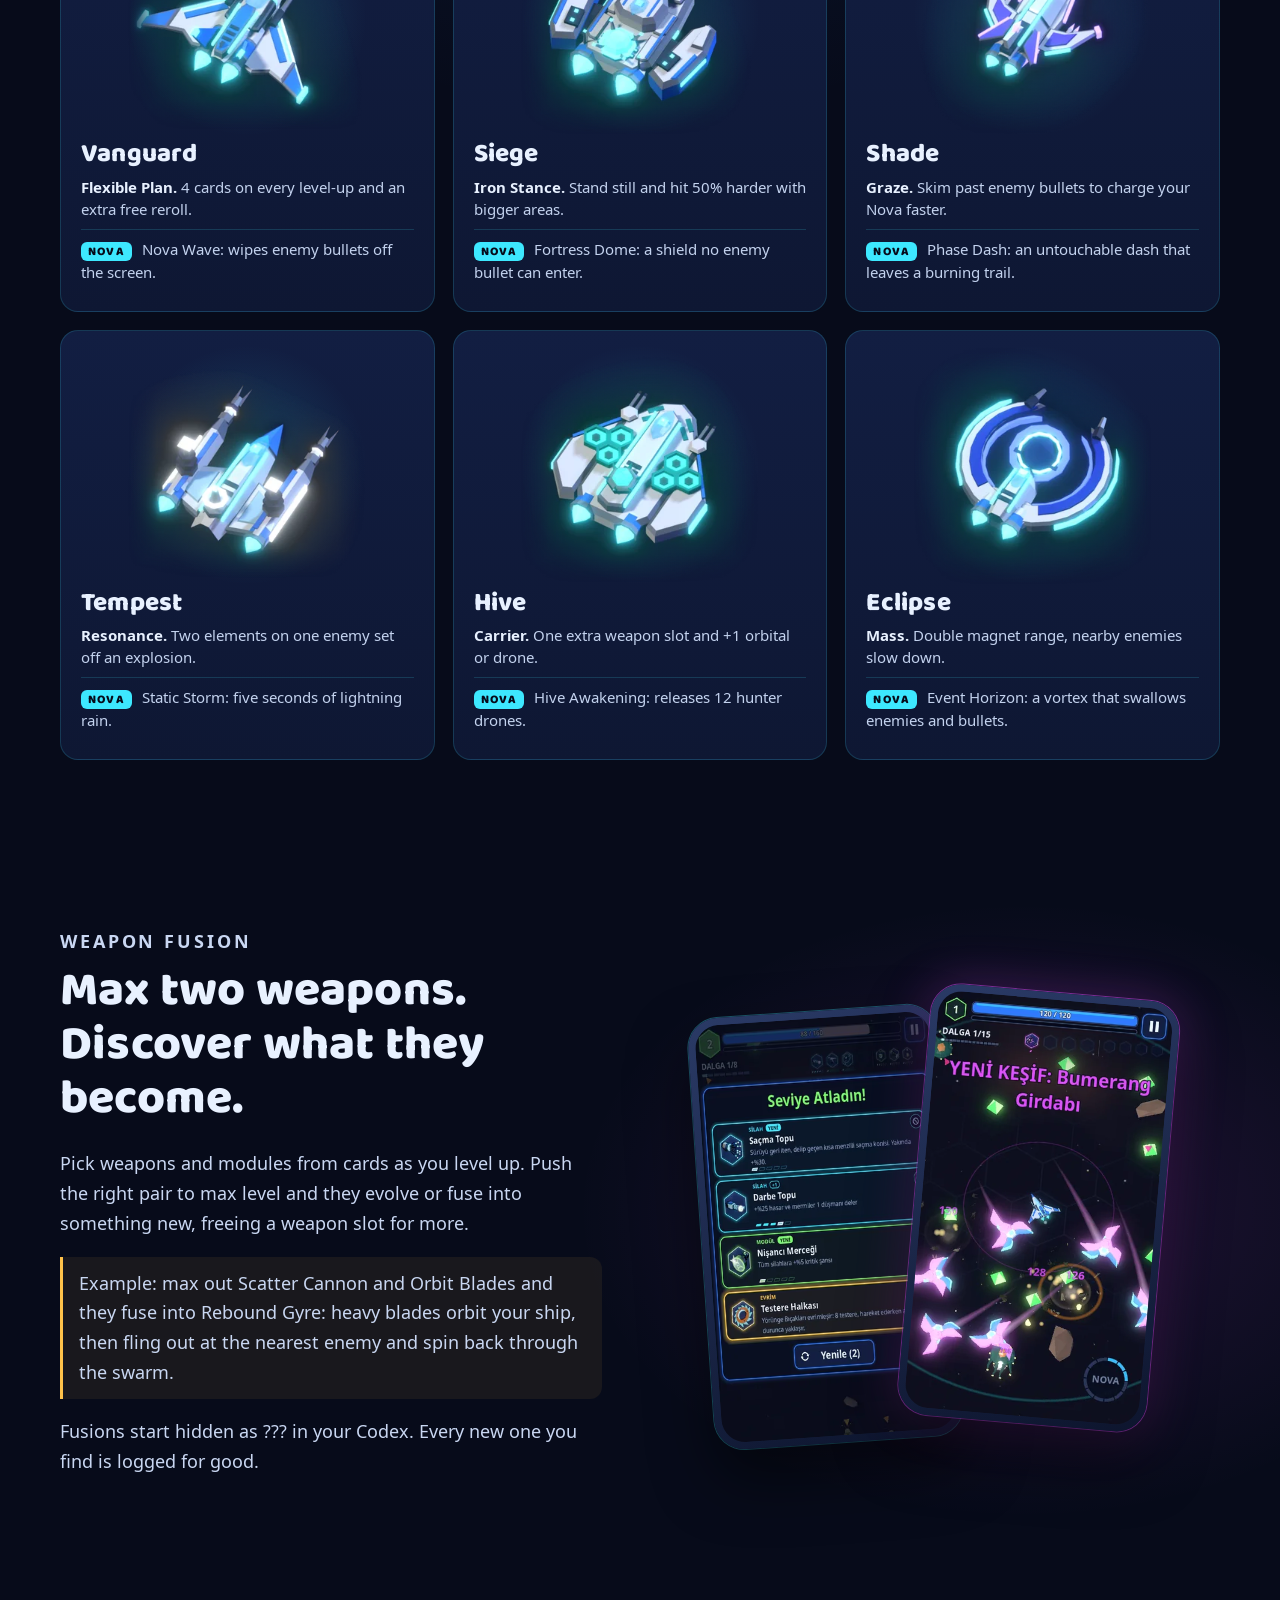
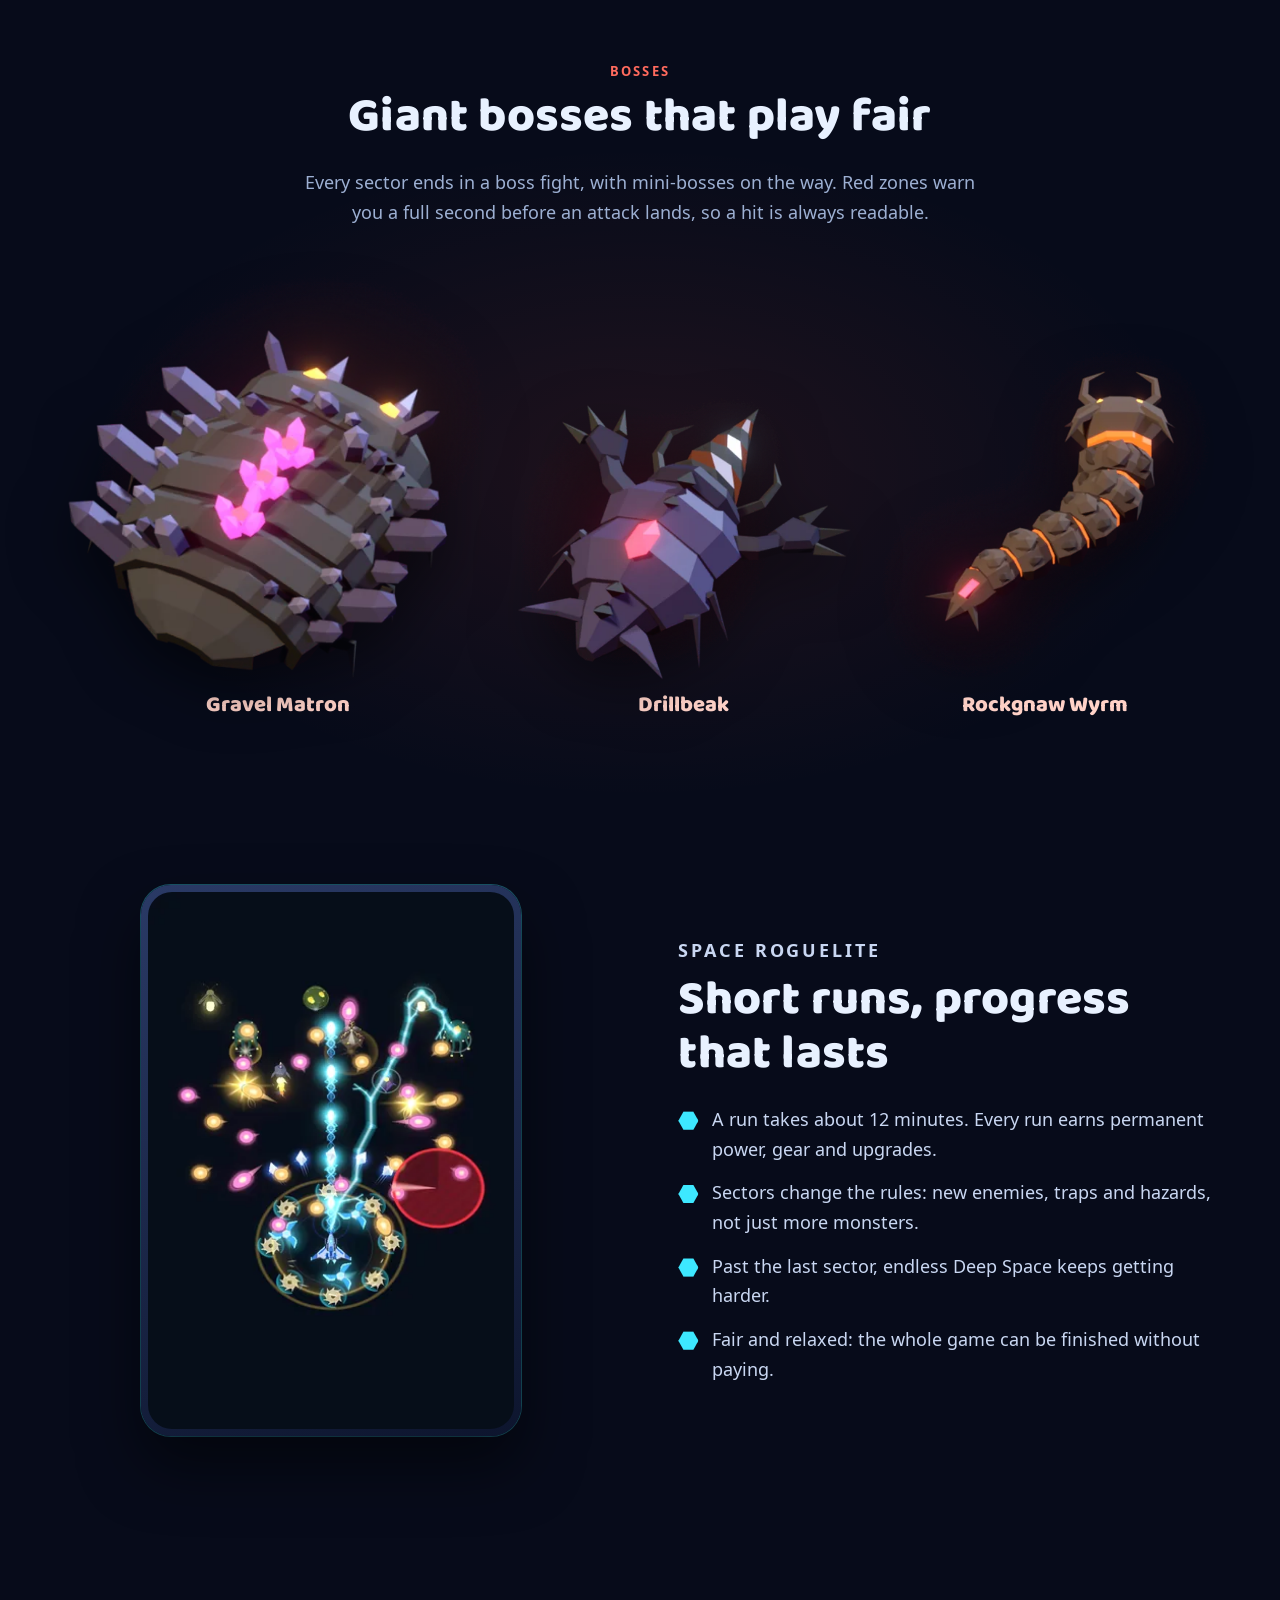
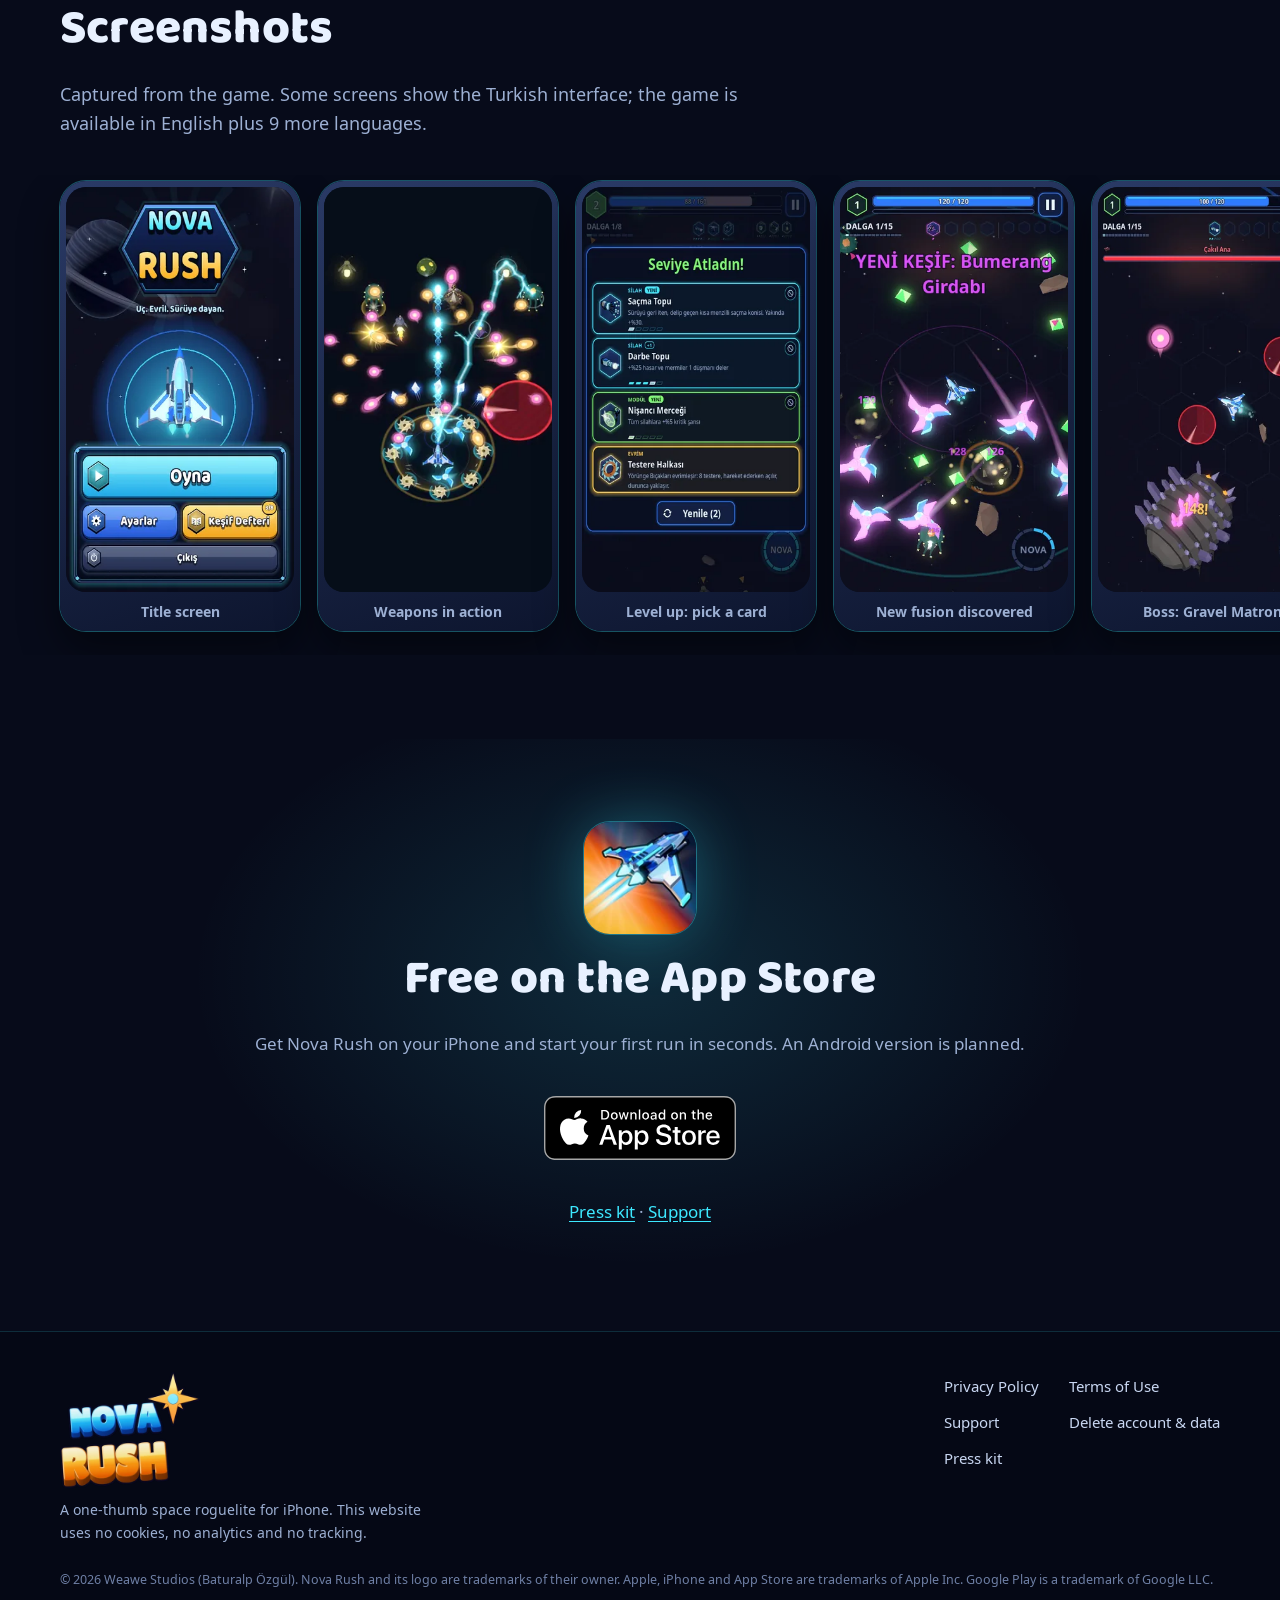
==== commit ab8ccc7d: "Nova Rush is live: App Store download badge, Smart App Banner, live wording" ====
--- a/index.html
+++ b/index.html
@@ -4,9 +4,10 @@
 <meta charset="utf-8">
 <meta name="viewport" content="width=device-width, initial-scale=1, viewport-fit=cover">
 <title>Nova Rush · Space Roguelite for iPhone</title>
-<meta name="description" content="Fly, evolve your weapons and outlast the swarm. A portrait, one-thumb space roguelite shooter coming soon to iPhone.">
+<meta name="description" content="Fly, evolve your weapons and outlast the swarm. A portrait, one-thumb space roguelite shooter for iPhone, free on the App Store.">
 <meta name="theme-color" content="#070B1A">
 <meta name="color-scheme" content="dark">
+<meta name="apple-itunes-app" content="app-id=6832023778">
 <link rel="canonical" href="https://weawestudios.github.io/">
 <link rel="alternate" hreflang="en" href="https://weawestudios.github.io/">
 <link rel="alternate" hreflang="tr" href="https://weawestudios.github.io/tr/">
@@ -14,7 +15,7 @@
 <meta property="og:type" content="website">
 <meta property="og:site_name" content="Nova Rush">
 <meta property="og:title" content="Nova Rush · Space Roguelite for iPhone">
-<meta property="og:description" content="Fly, evolve your weapons and outlast the swarm. A portrait, one-thumb space roguelite shooter coming soon to iPhone.">
+<meta property="og:description" content="Fly, evolve your weapons and outlast the swarm. A portrait, one-thumb space roguelite shooter for iPhone, free on the App Store.">
 <meta property="og:url" content="https://weawestudios.github.io/">
 <meta property="og:image" content="https://weawestudios.github.io/assets/img/og_image.png">
 <meta property="og:locale" content="en_US">
@@ -50,18 +51,15 @@
   <div class="wrap hero-in">
     <h1 id="hero-title" class="hero-logo"><picture><source type="image/webp" srcset="assets/img/logo_360.webp 360w, assets/img/logo_720.webp 720w" sizes="(max-width: 700px) 70vw, 420px"><img src="assets/img/logo_360.png" srcset="assets/img/logo_360.png 360w, assets/img/logo_720.png 720w" sizes="(max-width: 700px) 70vw, 420px" alt="Nova Rush" width="720" height="597" fetchpriority="high"></picture></h1>
     <p class="tagline">Fly. Evolve. Outlast the swarm.</p>
-    <p class="hero-sub">A portrait space roguelite you play with one thumb. Drag to fly, your ship fires on its own. Every level-up is a choice, every run a new build.</p>
-    <div class="store-card">
-      <picture><source type="image/webp" srcset="assets/img/icon_128.webp 128w, assets/img/icon_256.webp 256w" sizes="96px"><img src="assets/img/icon_128.png" srcset="assets/img/icon_128.png 128w, assets/img/icon_256.png 256w" sizes="96px" alt="Nova Rush app icon" width="96" height="96" fetchpriority="high" class="app-icon"></picture>
-      <div class="store-meta">
+    <a class="store-card" href="https://apps.apple.com/app/apple-store/id6832023778?pt=129759963&amp;ct=website_en&amp;mt=8" aria-label="Download Nova Rush free on the App Store">
+      <picture><source type="image/webp" srcset="assets/img/icon_128.webp 128w, assets/img/icon_256.webp 256w" sizes="76px"><img src="assets/img/icon_128.png" srcset="assets/img/icon_128.png 128w, assets/img/icon_256.png 256w" sizes="76px" alt="" width="96" height="96" fetchpriority="high" class="app-icon"></picture>
+      <span class="store-meta">
         <strong>Nova Rush: Space Roguelite</strong>
         <span>Free · iPhone · In-app purchases</span>
-      </div>
-      <span class="soon" role="status">
-        <svg aria-hidden="true" viewBox="0 0 24 24" width="18" height="18"><rect x="6" y="2" width="12" height="20" rx="3" fill="none" stroke="currentColor" stroke-width="2"/><circle cx="12" cy="18" r="1.3" fill="currentColor"/></svg>
-        Coming soon to iOS
       </span>
-    </div>
+      <span class="badge-box"><img class="store-badge" src="assets/img/appstore_badge_en.svg" alt="Download on the App Store" width="120" height="40"></span>
+    </a>
+    <p class="hero-sub">A portrait space roguelite you play with one thumb. Drag to fly, your ship fires on its own. Every level-up is a choice, every run a new build.</p>
     <ul class="pills"><li>One thumb, portrait</li><li>12-minute runs</li><li>No two builds alike</li><li>Free to play</li></ul>
   </div>
 </section>
@@ -153,7 +151,7 @@
 <section id="gallery" class="sec gallery-sec" aria-labelledby="gallery-title">
   <div class="wrap">
     <h2 id="gallery-title">Screenshots</h2>
-    <p class="sec-lead">Captured from the game in development. Some screens show the Turkish interface; the game launches in English plus 9 more languages.</p>
+    <p class="sec-lead">Captured from the game. Some screens show the Turkish interface; the game is available in English plus 9 more languages.</p>
   </div>
   <ul class="gallery" tabindex="0" aria-label="Screenshots"><li><button class="shot" type="button" data-full="assets/img/shot_menu_720" data-alt="Nova Rush title screen with the Vanguard ship.">
   <picture><source type="image/webp" srcset="assets/img/shot_menu_360.webp"><img src="assets/img/shot_menu_360.png" alt="Nova Rush title screen with the Vanguard ship." width="360" height="640" loading="lazy" decoding="async" class="shot-img"></picture>
@@ -173,9 +171,9 @@
 <section class="sec cta" aria-labelledby="cta-title">
   <div class="wrap cta-in">
     <picture><source type="image/webp" srcset="assets/img/icon_128.webp 128w, assets/img/icon_256.webp 256w" sizes="128px"><img src="assets/img/icon_128.png" srcset="assets/img/icon_128.png 128w, assets/img/icon_256.png 256w" sizes="128px" alt="Nova Rush app icon" width="128" height="128" loading="lazy" decoding="async" class="cta-icon"></picture>
-    <h2 id="cta-title">Coming soon to iPhone</h2>
-    <p>Nova Rush is in development. Android will follow after the iOS launch.</p>
-    <span class="soon big" role="status">Coming soon to iOS</span>
+    <h2 id="cta-title">Free on the App Store</h2>
+    <p>Get Nova Rush on your iPhone and start your first run in seconds. An Android version is planned.</p>
+    <a class="store-link" href="https://apps.apple.com/app/apple-store/id6832023778?pt=129759963&amp;ct=website_en&amp;mt=8" aria-label="Download Nova Rush free on the App Store"><img class="store-badge big" src="assets/img/appstore_badge_en.svg" alt="Download on the App Store" width="120" height="40"></a>
     <p class="cta-links"><a href="press.html">Press kit</a> · <a href="support.html">Support</a></p>
   </div>
 </section>
--- a/assets/css/site.css
+++ b/assets/css/site.css
@@ -49,22 +49,36 @@
 .hero-art::after { content: ""; position: absolute; inset: 0;
   background: radial-gradient(34% 42% at 50% 74%, rgba(7, 11, 26, .72), transparent 80%),
               linear-gradient(180deg, rgba(7, 11, 26, .5) 0, transparent 14%, transparent 52%, rgba(7, 11, 26, .85) 86%, var(--bg) 100%); }
-@media (min-width: 1500px) { .hero { padding-top: calc(min(100vw, 2400px) * .30); } }
+/* Desktop/laptop: keep the download card above the fold on short screens (e.g. 1440x900, 1366x768). */
+@media (min-width: 701px) {
+  .hero { padding-top: max(120px, min(calc(min(100vw, 2400px) * .25), calc(100vh - 600px))); }
+  .hero .hero-logo { width: clamp(300px, 42vh, 420px); }
+}
+@media (min-width: 1500px) { .hero { padding-top: max(120px, min(calc(min(100vw, 2400px) * .30), calc(100vh - 600px))); } }
 @keyframes drift { from { transform: scale(1.02); } to { transform: scale(1.06) translate3d(-.8%, -.6%, 0); } }
 .hero-in { text-align: center; display: flex; flex-direction: column; align-items: center; }
 .hero-logo { margin: 0 0 6px; width: min(420px, 74vw); filter: drop-shadow(0 10px 30px rgba(0, 0, 0, .55)); animation: bob 5s ease-in-out infinite; }
 @keyframes bob { 50% { transform: translateY(-6px); } }
 .tagline { font: 800 clamp(24px, 3.4vw, 34px)/1.1 var(--display); margin: 0 0 10px; color: #fff; text-shadow: 0 0 18px rgba(61, 232, 255, .55); }
 .hero-sub { max-width: 640px; margin: 0 0 24px; color: #C9D7F2; font-size: 18px; text-shadow: 0 1px 8px rgba(0, 0, 0, .8); }
-.store-card { display: flex; align-items: center; gap: 16px; padding: 12px 14px 12px 12px; border-radius: 24px; background: rgba(14, 23, 51, .82); border: 1px solid var(--line2); box-shadow: 0 18px 50px rgba(0, 0, 0, .45), 0 0 40px rgba(61, 232, 255, .12); text-align: left; backdrop-filter: blur(8px); }
+/* Download card: the whole card is one link to the App Store. The badge inside is Apple's official artwork:
+   never modified or animated, height >= 40 px, clear space >= 1/4 of its height (Apple marketing guidelines). */
+.store-card { display: flex; align-items: center; gap: 18px; margin: 6px 0 20px; padding: 14px; border-radius: 24px; color: var(--text); text-decoration: none; text-align: left;
+  background: rgba(14, 23, 51, .86); border: 1px solid var(--line2); box-shadow: 0 18px 50px rgba(0, 0, 0, .45), 0 0 44px rgba(61, 232, 255, .2);
+  backdrop-filter: blur(8px); -webkit-backdrop-filter: blur(8px); transition: transform .2s ease-out, border-color .2s ease-out, box-shadow .2s ease-out; -webkit-tap-highlight-color: transparent; }
+.store-card:hover, .store-card:focus-visible { color: var(--text); border-color: var(--cyan); transform: translateY(-2px); box-shadow: 0 22px 56px rgba(0, 0, 0, .5), 0 0 60px rgba(61, 232, 255, .38); }
+.store-card:active { transform: translateY(0) scale(.99); }
+.store-card:focus-visible { outline-offset: 4px; border-radius: 24px; }
 .app-icon { width: 76px; height: 76px; border-radius: 18px; box-shadow: 0 6px 18px rgba(0, 0, 0, .5); }
 .store-meta { display: flex; flex-direction: column; line-height: 1.3; }
 .store-meta strong { font: 800 19px/1.2 var(--display); }
 .store-meta span { color: var(--muted); font-size: 14px; }
-.soon { display: inline-flex; align-items: center; gap: 8px; padding: 12px 18px; border-radius: 14px; font-weight: 700; font-size: 15px; white-space: nowrap;
-  color: var(--bg); background: linear-gradient(180deg, #7FF2FF, var(--cyan)); box-shadow: 0 0 0 1px rgba(255, 255, 255, .25) inset, 0 0 26px rgba(61, 232, 255, .45); animation: pulse 2.8s ease-in-out infinite; }
-@keyframes pulse { 50% { box-shadow: 0 0 0 1px rgba(255, 255, 255, .25) inset, 0 0 40px rgba(61, 232, 255, .7); } }
-.soon.big { font-size: 18px; padding: 14px 26px; }
+.badge-box { display: block; flex: none; }
+.store-badge { display: block; height: 56px; width: auto; }
+.store-badge.big { height: 64px; }
+.store-link { display: inline-block; padding: 16px; border-radius: 20px; -webkit-tap-highlight-color: transparent; transition: background-color .2s ease-out; }
+.store-link:hover { background: rgba(61, 232, 255, .08); }
+.store-link:focus-visible { outline-offset: 0; border-radius: 20px; }
 .pills { list-style: none; display: flex; flex-wrap: wrap; justify-content: center; gap: 8px; padding: 0; margin: 22px 0 0; }
 .pills li { padding: 6px 14px; border-radius: 999px; border: 1px solid var(--line2); background: rgba(7, 11, 26, .6); color: #CFE6FF; font-size: 14px; font-weight: 700; }
 @media (max-width: 700px) {
@@ -72,10 +86,17 @@
   .hero-art { position: relative; inset: auto; aspect-ratio: 3 / 2; }
   .hero-art img { animation: none; aspect-ratio: 3 / 2; height: 100%; }
   .hero-art::after { background: linear-gradient(180deg, transparent 50%, var(--bg) 100%); }
-  .hero-in { margin-top: -18vw; }
-  .store-card { flex-wrap: wrap; justify-content: center; text-align: center; padding: 14px; }
-  .store-card .store-meta { align-items: center; }
-  .app-icon { width: 64px; height: 64px; }
+  .hero-in { margin-top: -24vw; }
+  .hero-logo { width: min(420px, 60vw); }
+  .tagline { font-size: 24px; }
+  .store-card { display: grid; grid-template-columns: auto 1fr; gap: 14px; width: min(100%, 400px); margin: 4px 0 18px; padding: 14px; }
+  .store-meta strong { font-size: 17px; }
+  .store-meta span { font-size: 13px; }
+  .store-card source { display: none; }
+  .store-card .app-icon { grid-column: 1; grid-row: 1; }
+  .store-card .store-meta { grid-column: 2; grid-row: 1; }
+  .badge-box { grid-column: 1 / -1; grid-row: 2; justify-self: center; }
+  .app-icon { width: 56px; height: 56px; border-radius: 14px; }
   .hero-sub { font-size: 16px; }
 }
 
